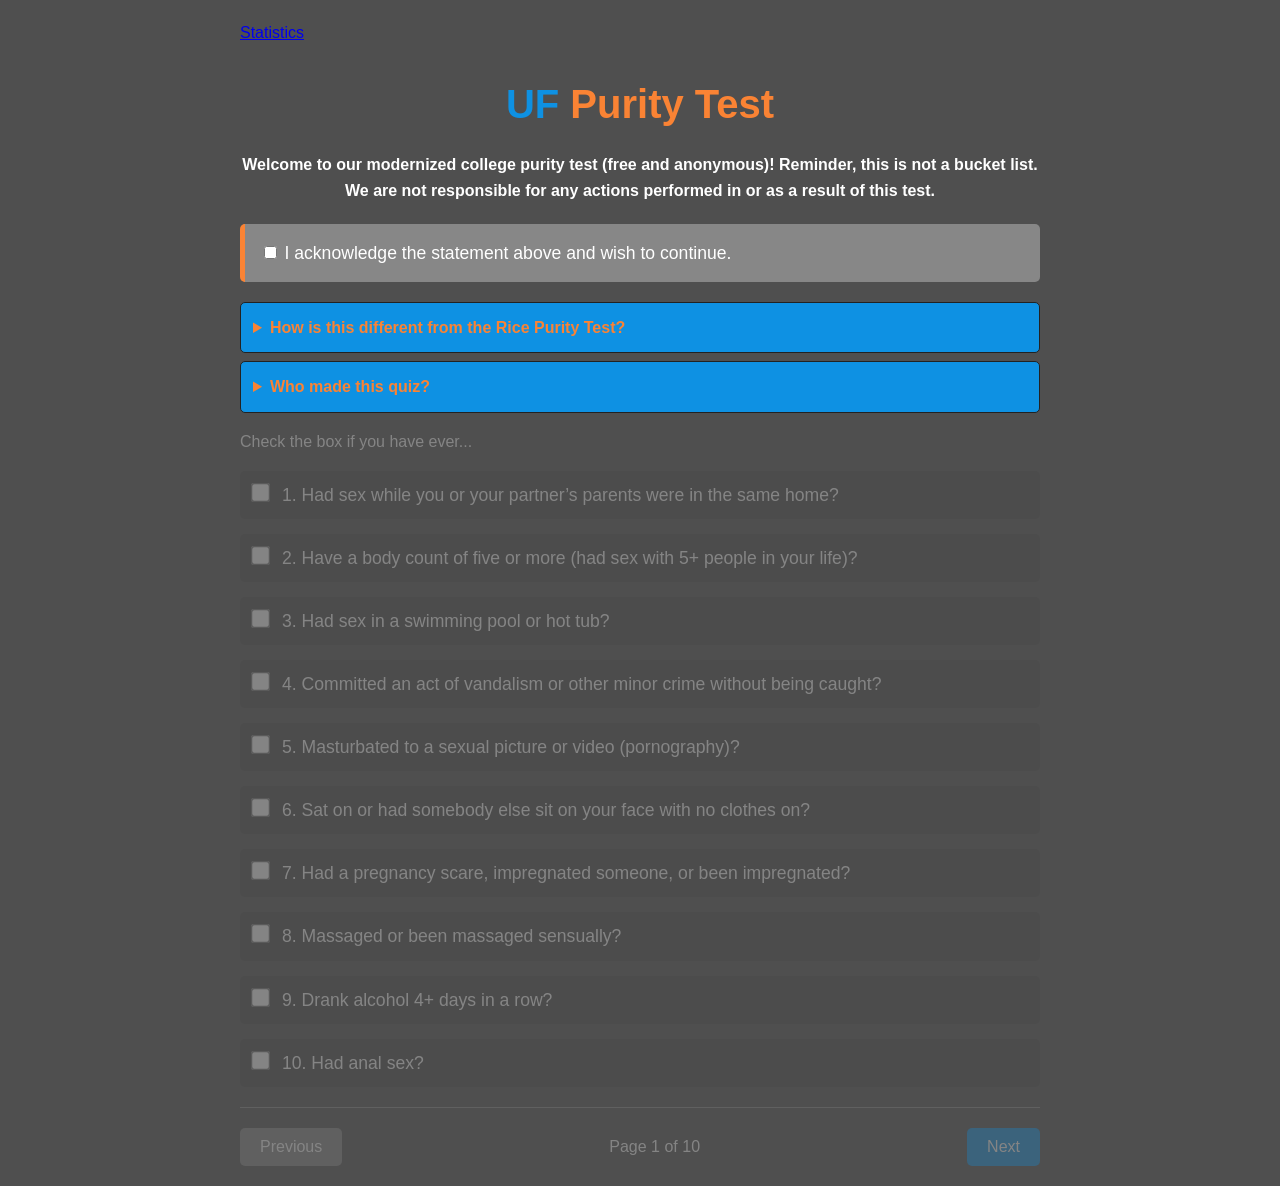
==== index.html @ e1cc59a8 "Enhance user interface with disclaimer and demographics Added disclaimer container and demographics " ====
<!DOCTYPE html>
<html lang="en">
<head>
    <meta charset="UTF-8">
    <meta name="viewport" content="width=device-width, initial-scale=1.0">
    <title>UF Purity Test</title>
    <link rel="stylesheet" href="style.css">
</head>
<body>
    <div class="container">
        <div class="top-nav">
            <a href="statistics.html" class="stats-btn">Statistics</a>
        </div>

        <header>
            <h1><span class="uf-blue">UF</span> <span class="uf-orange">Purity Test</span></h1>
            <p class="intro">Welcome to our modernized college purity test (free and anonymous)! Reminder, this is not a bucket list. We are not responsible for any actions performed in or as a result of this test.</p>
            
            <div class="disclaimer-box" id="disclaimer-container">
                <input type="checkbox" id="disclaimer-checkbox">
                <label for="disclaimer-checkbox">I acknowledge the statement above and wish to continue.</label>
            </div>

            <details>
                <summary>How is this different from the Rice Purity Test?</summary>
                <p>Great question! The UF Purity Test has many of the same questions as the original Rice Purity Test, except we “modernized” and switched up the questions to make them more applicable to today’s students. In addition, we added weights to the questions based on the severity of the act, to make certain acts lower your score more than others. The new UF Purity Test still has 100 questions, with 100 being the highest score (most pure) and 0 being the lowest (least pure).</p>
            </details>
            
            <details>
                <summary>Who made this quiz?</summary>
                <p>Two very horny CS students at UF made this quiz :)</p>
            </details>
        </header>

        <main id="quiz-section" class="disabled">
            <p class="instructions">Check the box if you have ever...</p>
            <div id="questions-container"></div>
            
            <div class="pagination">
                <button id="prev-btn" disabled>Previous</button>
                <span id="page-info">Page 1</span>
                <button id="next-btn">Next</button>
                <button id="submit-btn" class="hidden">Calculate Score</button>
            </div>
        </main>

        <div id="results-section" class="hidden">
            <h2>Your UF Purity Score</h2>
            <div id="score-display">100</div>
            <button onclick="location.reload()">Retake Test</button>

            <div id="demographics-section">
                <hr>
                <h3>Add to our analytics! (Optional)</h3>
                <p>Submit your score anonymously to help us track campus trends.</p>
                
                <div class="form-group">
                    <label for="yob">Birth Year:</label>
                    <input type="number" id="yob" placeholder="e.g., 2003" min="1980" max="2010">
                </div>
                
                <div class="form-group">
                    <label for="major">Major:</label>
                    <input type="text" id="major" placeholder="e.g., Computer Science">
                </div>

                <button id="submit-data-btn">Submit Anonymous Data</button>
                <p id="thank-you-msg" class="hidden uf-orange">Data sent! Thanks for contributing.</p>
            </div>
        </div>
    </div>
    <script src="script.js"></script>
</body>
</html>
---- style.css ----
:root {
    --uf-orange: #fa8334;
    --uf-blue: #0e91e3;
    --bg-color: #4f4f4f;
    --text-color: #FFFFFF;
    --gray: #878787;
}

body {
    background-color: var(--bg-color);
    color: var(--text-color);
    font-family: Arial, sans-serif;
    line-height: 1.6;
    margin: 0;
    padding: 20px;
}

.container {
    max-width: 800px;
    margin: 0 auto;
}

h1 {
    font-size: 2.5rem;
    text-align: center;
    margin-bottom: 10px;
}

.uf-blue { color: var(--uf-blue); }
.uf-orange { color: var(--uf-orange); }

.intro { text-align: center; font-weight: bold; }

.disclaimer-box {
    background-color: var(--gray);
    padding: 15px;
    border-radius: 5px;
    margin: 20px 0;
    border-left: 5px solid var(--uf-orange);
}

.disclaimer-box label {
    cursor: pointer;
    font-size: 1.1rem;
}

details {
    background-color: var(--uf-blue);
    padding: 12px;
    margin-bottom: 8px;
    border-radius: 5px;
    border: 1px solid #222;
}

summary {
    cursor: pointer;
    font-weight: bold;
    color: var(--uf-orange);
}

.disabled {
    opacity: 0.3;
    pointer-events: none;
}

.question-item {
    display: flex;
    align-items: flex-start;
    margin-bottom: 15px;
    padding: 10px;
    background: #474747;
    border-radius: 5px;
}

.question-item input {
    margin-top: 5px;
    margin-right: 15px;
    transform: scale(1.5);
    cursor: pointer;
}

.question-item label {
    cursor: pointer;
    font-size: 1.1rem;
}

.pagination {
    display: flex;
    justify-content: space-between;
    align-items: center;
    margin-top: 20px;
    padding-top: 20px;
    border-top: 1px solid var(--gray);
}

button {
    background-color: var(--uf-blue);
    color: white;
    border: none;
    padding: 10px 20px;
    font-size: 1rem;
    cursor: pointer;
    border-radius: 5px;
    transition: 0.2s;
}

button:hover { background-color: #0051a8; }
button:disabled { background-color: var(--gray); cursor: not-allowed; }
#submit-btn { background-color: var(--uf-orange); }
#submit-btn:hover { background-color: #cc6600; }

.hidden { display: none !important; }

#results-section {
    text-align: center;
    margin-top: 50px;
}

#score-display {
    font-size: 5rem;
    font-weight: bold;
    color: var(--uf-orange);
    margin: 20px 0;
}
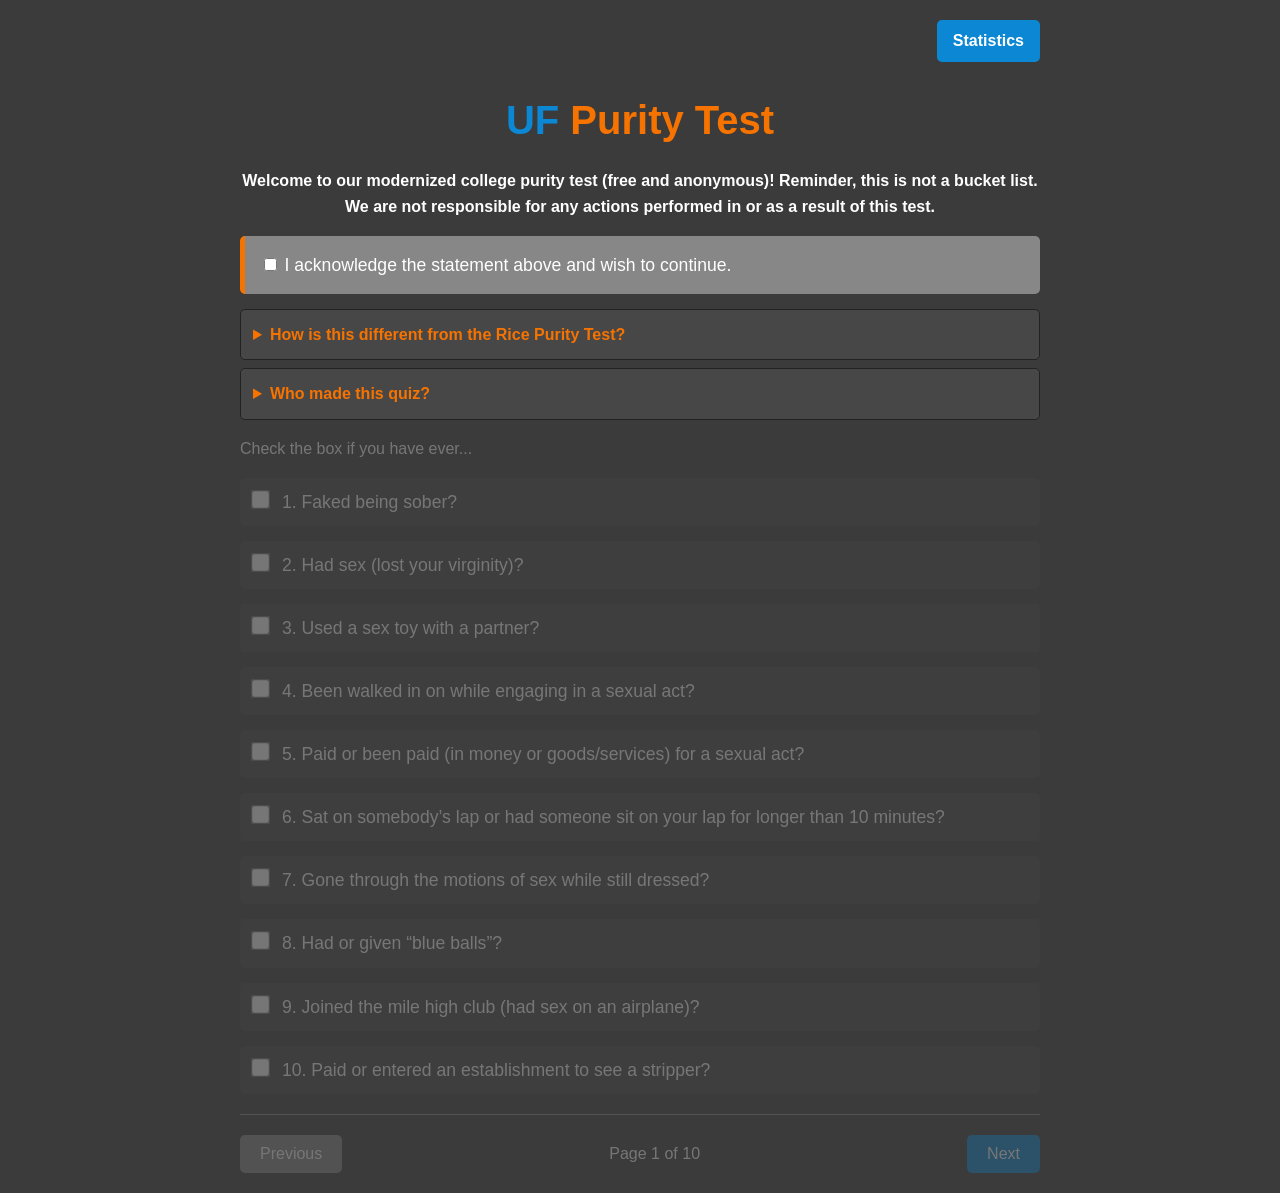
==== commit a8ac1061: "Update analytics section labels and messages" ====
--- a/index.html
+++ b/index.html
@@ -51,21 +51,21 @@
 
             <div id="demographics-section">
                 <hr>
-                <h3>Add to our analytics! (Optional)</h3>
+                <h3>Add to our analytics!</h3>
                 <p>Submit your score anonymously to help us track campus trends.</p>
                 
                 <div class="form-group">
-                    <label for="yob">Birth Year:</label>
+                    <label for="yob">Birth Year (Optional):</label>
                     <input type="number" id="yob" placeholder="e.g., 2003" min="1980" max="2010">
                 </div>
                 
                 <div class="form-group">
-                    <label for="major">Major:</label>
+                    <label for="major">Major (Optional):</label>
                     <input type="text" id="major" placeholder="e.g., Computer Science">
                 </div>
 
                 <button id="submit-data-btn">Submit Anonymous Data</button>
-                <p id="thank-you-msg" class="hidden uf-orange">Data sent! Thanks for contributing.</p>
+                <p id="thank-you-msg" class="hidden uf-orange">Score saved! Thanks for contributing.</p>
             </div>
         </div>
     </div>
--- a/style.css
+++ b/style.css
@@ -1,7 +1,7 @@
 :root {
-    --uf-orange: #fa8334;
-    --uf-blue: #0e91e3;
-    --bg-color: #4f4f4f;
+    --uf-orange: #f77300;
+    --uf-blue: #0b87d4;
+    --bg-color: #3b3b3b;
     --text-color: #FFFFFF;
     --gray: #878787;
 }
@@ -20,6 +20,27 @@
     margin: 0 auto;
 }
 
+/* Navigation Styles */
+.top-nav {
+    display: flex;
+    justify-content: flex-end;
+    margin-bottom: 20px;
+}
+
+.stats-btn {
+    background-color: var(--uf-blue);
+    color: white;
+    padding: 8px 16px;
+    text-decoration: none;
+    border-radius: 5px;
+    font-weight: bold;
+    transition: 0.2s;
+}
+
+.stats-btn:hover {
+    background-color: #0051a8;
+}
+
 h1 {
     font-size: 2.5rem;
     text-align: center;
@@ -35,7 +56,7 @@
     background-color: var(--gray);
     padding: 15px;
     border-radius: 5px;
-    margin: 20px 0;
+    margin: 15px 0;
     border-left: 5px solid var(--uf-orange);
 }
 
@@ -45,7 +66,7 @@
 }
 
 details {
-    background-color: var(--uf-blue);
+    background-color: #474747;
     padding: 12px;
     margin-bottom: 8px;
     border-radius: 5px;
@@ -122,3 +143,105 @@
     color: var(--uf-orange);
     margin: 20px 0;
 }
+
+/* Demographics Form Styles */
+#demographics-section {
+    margin-top: 40px;
+    padding: 20px;
+    background: #333;
+    border-radius: 5px;
+    border: 1px solid #222;
+}
+
+#demographics-section hr {
+    border-color: var(--gray);
+    margin-bottom: 20px;
+}
+
+.form-group {
+    margin-bottom: 15px;
+    text-align: left;
+    max-width: 300px;
+    margin-left: auto;
+    margin-right: auto;
+}
+
+.form-group label {
+    display: block;
+    margin-bottom: 5px;
+    color: var(--uf-blue);
+    font-weight: bold;
+    text-shadow: 1px 1px 2px #000;
+}
+
+.form-group input {
+    width: 100%;
+    padding: 8px;
+    border-radius: 4px;
+    border: 1px solid var(--gray);
+    background: #444;
+    color: white;
+    box-sizing: border-box;
+}
+
+#submit-data-btn {
+    margin-top: 10px;
+    background-color: var(--gray);
+}
+
+#submit-data-btn:hover {
+    background-color: #666;
+}
+
+/* Dashboard Styles */
+.dashboard {
+    display: grid;
+    grid-template-columns: repeat(auto-fit, minmax(200px, 1fr));
+    gap: 20px;
+    margin-top: 20px;
+}
+
+.stat-card {
+    background-color: #333;
+    padding: 20px;
+    border-radius: 8px;
+    text-align: center;
+    border-top: 4px solid var(--uf-orange);
+    box-shadow: 0 4px 6px rgba(0,0,0,0.3);
+}
+
+.stat-card h3 {
+    margin: 0;
+    font-size: 1rem;
+    color: var(--gray);
+    text-transform: uppercase;
+    letter-spacing: 1px;
+}
+
+.stat-value {
+    font-size: 3rem;
+    font-weight: bold;
+    color: var(--uf-blue);
+    margin: 10px 0;
+}
+
+.stat-meta {
+    font-size: 0.9rem;
+    color: #ccc;
+    font-style: italic;
+}
+
+.chart-container {
+    background-color: #333;
+    padding: 20px;
+    border-radius: 8px;
+    margin-top: 30px;
+    border-top: 4px solid var(--uf-blue);
+}
+
+#loading-msg {
+    text-align: center;
+    font-size: 1.2rem;
+    color: var(--uf-orange);
+    margin-top: 50px;
+}
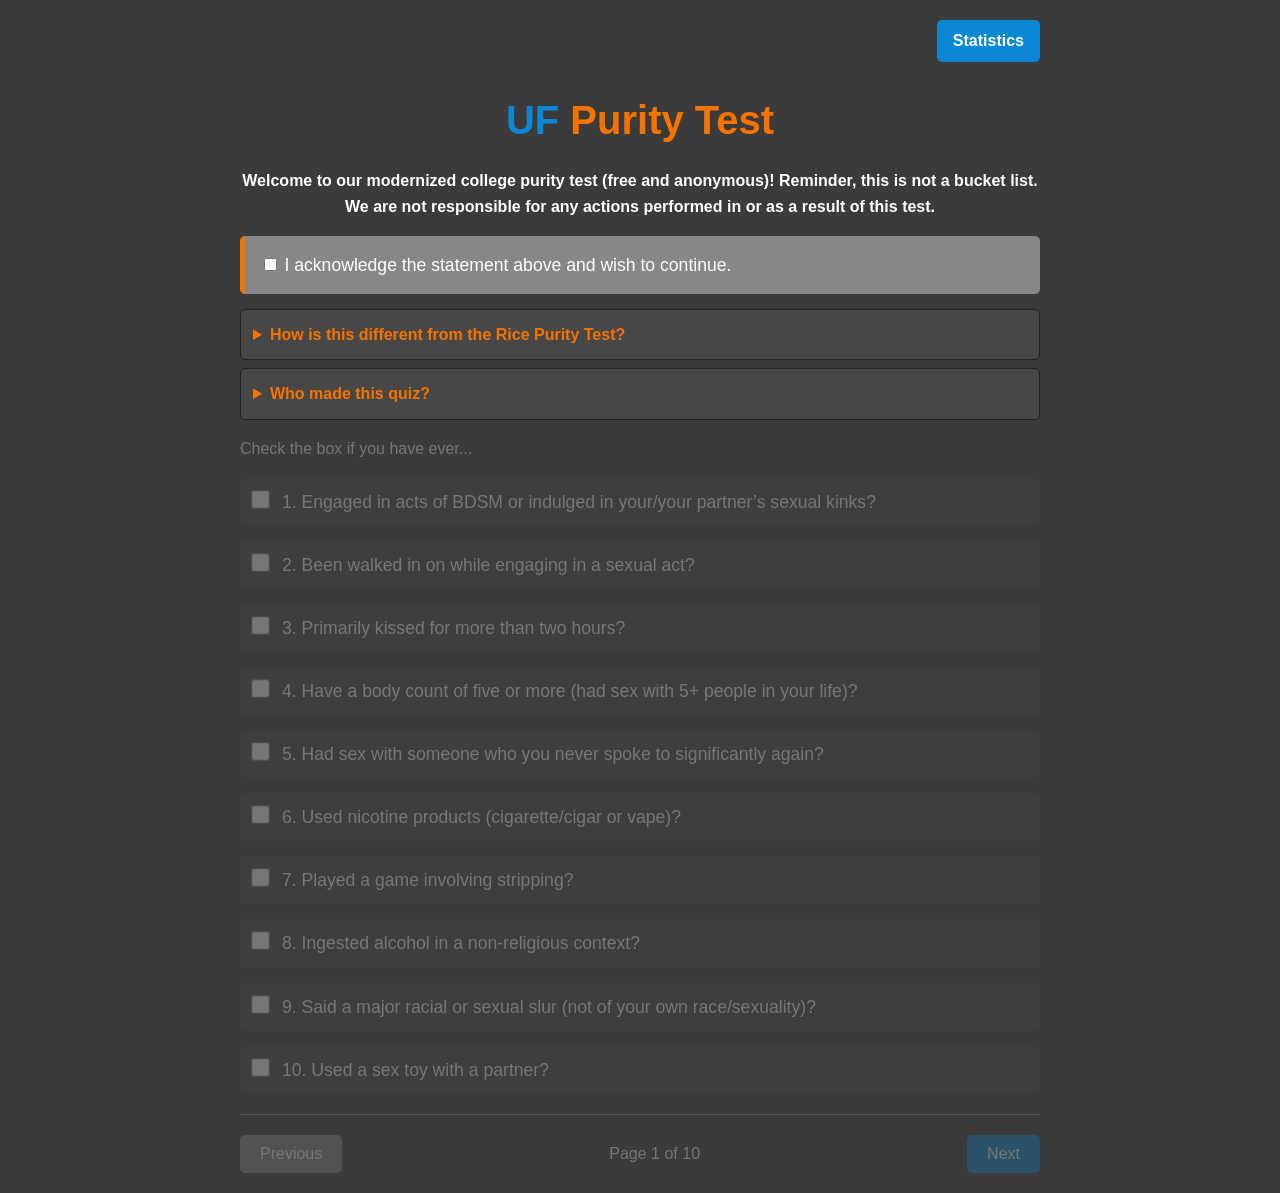
==== commit 2609e3cb: "Fix spacing in summary elements" ====
--- a/index.html
+++ b/index.html
@@ -22,12 +22,12 @@
             </div>
 
             <details>
-                <summary>How is this different from the Rice Purity Test?</summary>
+                <summary> How is this different from the Rice Purity Test?</summary>
                 <p>Great question! The UF Purity Test has many of the same questions as the original Rice Purity Test, except we “modernized” and switched up the questions to make them more applicable to today’s students. In addition, we added weights to the questions based on the severity of the act, to make certain acts lower your score more than others. The new UF Purity Test still has 100 questions, with 100 being the highest score (most pure) and 0 being the lowest (least pure).</p>
             </details>
             
             <details>
-                <summary>Who made this quiz?</summary>
+                <summary> Who made this quiz?</summary>
                 <p>Two very horny CS students at UF made this quiz :)</p>
             </details>
         </header>
--- a/style.css
+++ b/style.css
@@ -71,6 +71,13 @@
     margin-bottom: 8px;
     border-radius: 5px;
     border: 1px solid #222;
+}
+
+details p {
+    margin-top: 10px;
+    margin-bottom: 0px;
+    margin-left: 18px;
+    line-height: 1.5;
 }
 
 summary {
@@ -125,7 +132,7 @@
     transition: 0.2s;
 }
 
-button:hover { background-color: #0051a8; }
+button:hover { background-color: #0055de; }
 button:disabled { background-color: var(--gray); cursor: not-allowed; }
 #submit-btn { background-color: var(--uf-orange); }
 #submit-btn:hover { background-color: #cc6600; }
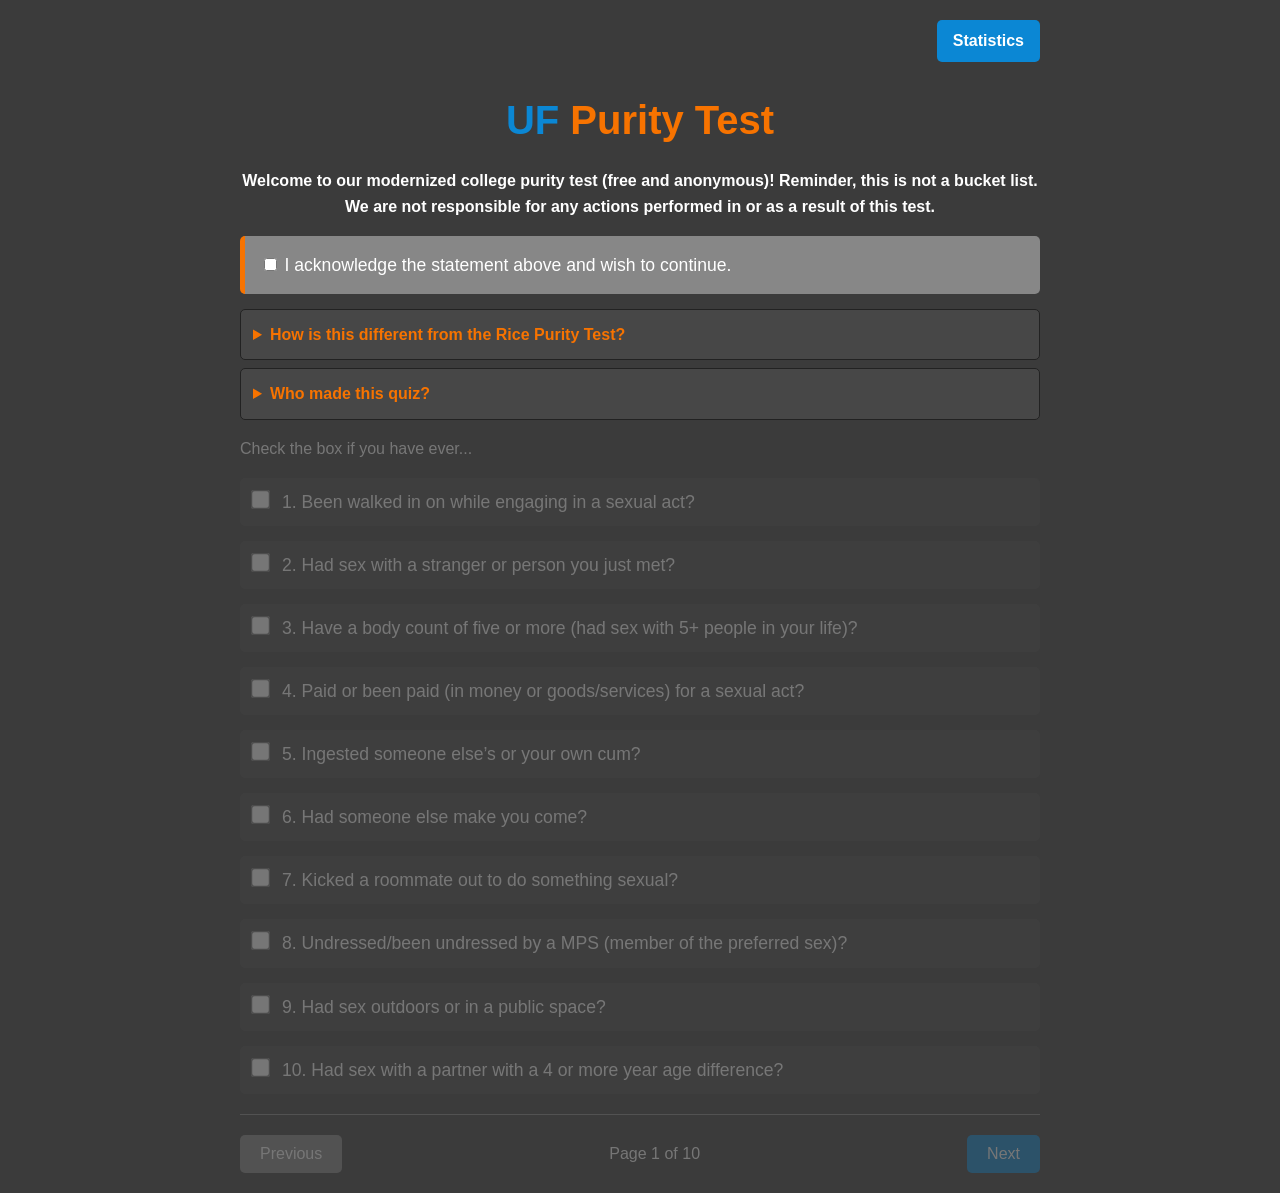
==== commit 5dc318ef: "Update birth year input range in index.html" ====
--- a/index.html
+++ b/index.html
@@ -56,7 +56,7 @@
                 
                 <div class="form-group">
                     <label for="yob">Birth Year (Optional):</label>
-                    <input type="number" id="yob" placeholder="e.g., 2003" min="1980" max="2010">
+                    <input type="number" id="yob" placeholder="e.g., 2005" min="1950" max="2020">
                 </div>
                 
                 <div class="form-group">
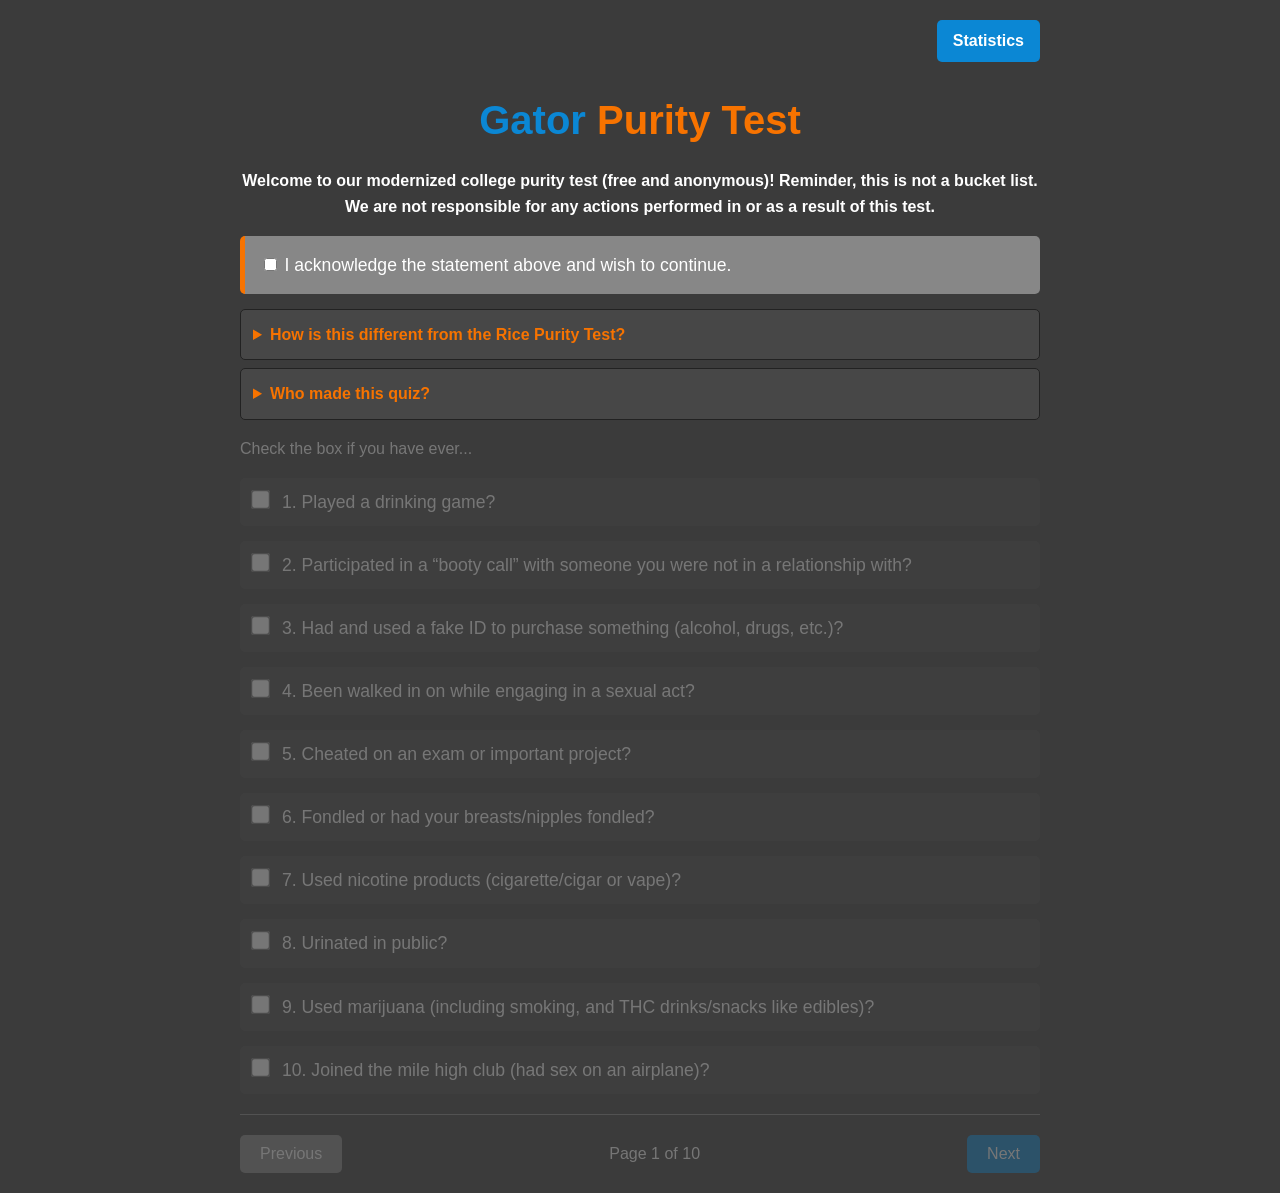
==== commit 1a5f06d1: "Rename UF Purity Test to Gator Purity Test" ====
--- a/index.html
+++ b/index.html
@@ -3,7 +3,7 @@
 <head>
     <meta charset="UTF-8">
     <meta name="viewport" content="width=device-width, initial-scale=1.0">
-    <title>UF Purity Test</title>
+    <title>Gator Purity Test</title>
     <link rel="stylesheet" href="style.css">
 </head>
 <body>
@@ -13,7 +13,7 @@
         </div>
 
         <header>
-            <h1><span class="uf-blue">UF</span> <span class="uf-orange">Purity Test</span></h1>
+            <h1><span class="uf-blue">Gator</span> <span class="uf-orange">Purity Test</span></h1>
             <p class="intro">Welcome to our modernized college purity test (free and anonymous)! Reminder, this is not a bucket list. We are not responsible for any actions performed in or as a result of this test.</p>
             
             <div class="disclaimer-box" id="disclaimer-container">
@@ -23,7 +23,7 @@
 
             <details>
                 <summary> How is this different from the Rice Purity Test?</summary>
-                <p>Great question! The UF Purity Test has many of the same questions as the original Rice Purity Test, except we “modernized” and switched up the questions to make them more applicable to today’s students. In addition, we added weights to the questions based on the severity of the act, to make certain acts lower your score more than others. The new UF Purity Test still has 100 questions, with 100 being the highest score (most pure) and 0 being the lowest (least pure).</p>
+                <p>Great question! The Gator Purity Test has many of the same questions as the original Rice Purity Test, except we “modernized” and switched up the questions to make them more applicable to today’s students. In addition, we added weights to the questions based on the severity of the act, to make certain acts lower your score more than others. The new Gator Purity Test still has 100 questions, with 100 being the highest score (most pure) and 0 being the lowest (least pure).</p>
             </details>
             
             <details>
@@ -45,7 +45,7 @@
         </main>
 
         <div id="results-section" class="hidden">
-            <h2>Your UF Purity Score</h2>
+            <h2>Your Gator Purity Score</h2>
             <div id="score-display">100</div>
             <button onclick="location.reload()">Retake Test</button>
 
--- a/style.css
+++ b/style.css
@@ -178,7 +178,6 @@
     margin-bottom: 5px;
     color: var(--uf-blue);
     font-weight: bold;
-    text-shadow: 1px 1px 2px #000;
 }
 
 .form-group input {
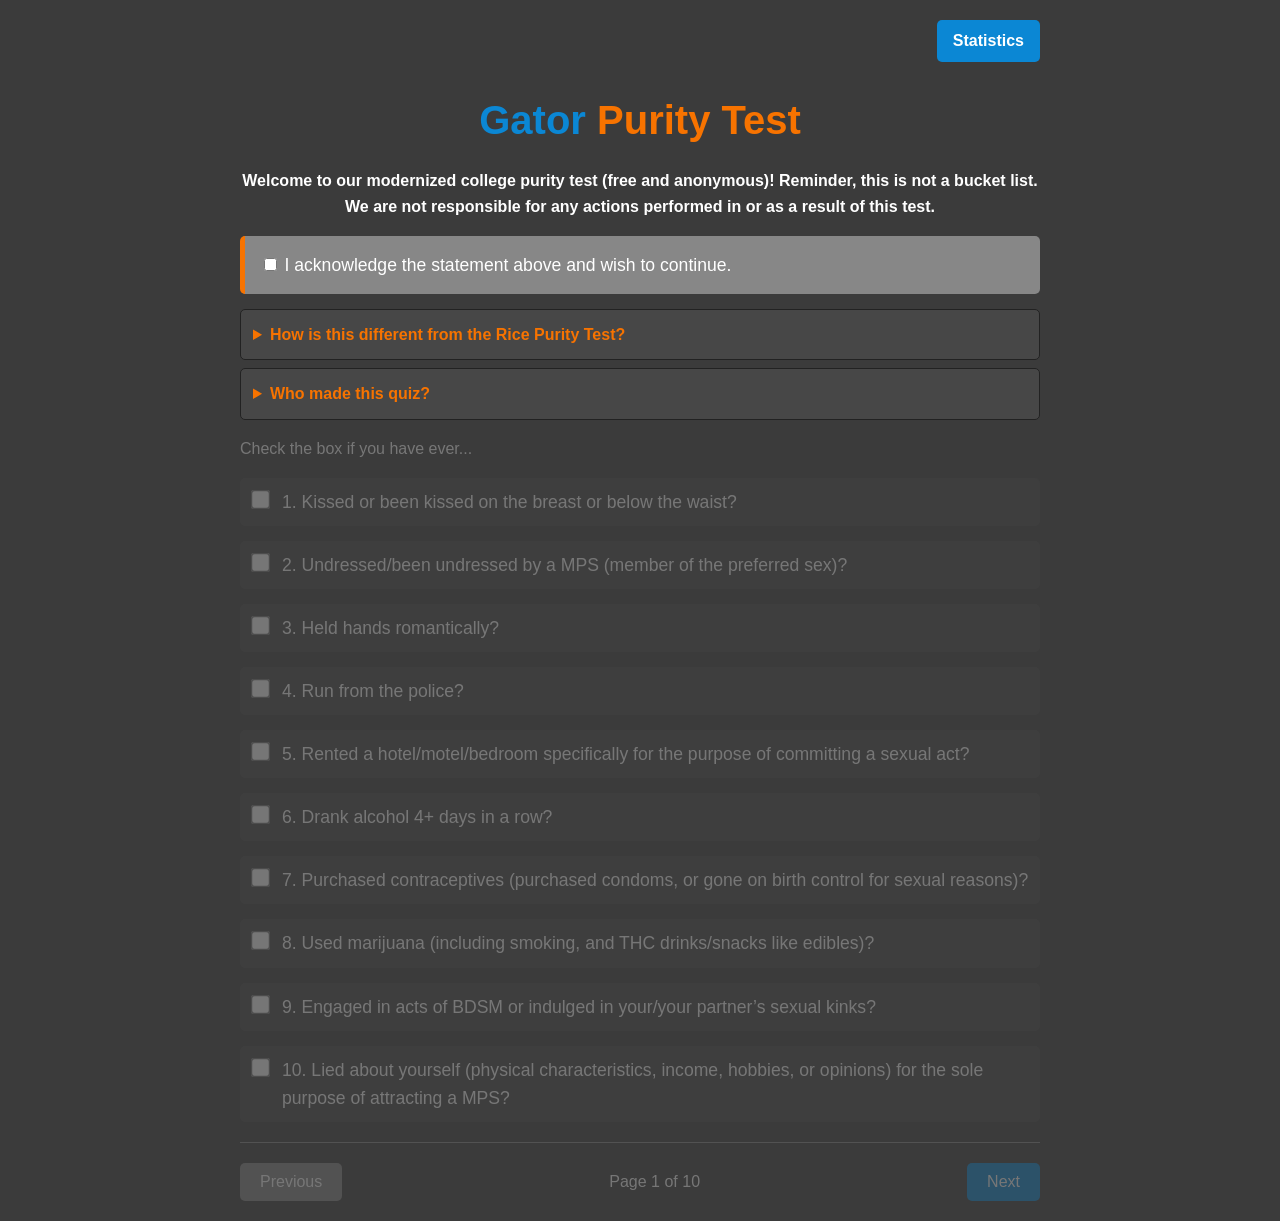
==== commit 1b074c5b: "Add favicon link to index.html" ====
--- a/index.html
+++ b/index.html
@@ -5,6 +5,7 @@
     <meta name="viewport" content="width=device-width, initial-scale=1.0">
     <title>Gator Purity Test</title>
     <link rel="stylesheet" href="style.css">
+    <link rel="icon" type="image/png" href="Gator-icon.png">
 </head>
 <body>
     <div class="container">
--- a/style.css
+++ b/style.css
@@ -75,8 +75,9 @@
 
 details p {
     margin-top: 10px;
-    margin-bottom: 0px;
-    margin-left: 18px;
+    margin-bottom: 10px;
+    margin-left: 15px;
+    margin-right: 15px;
     line-height: 1.5;
 }
 
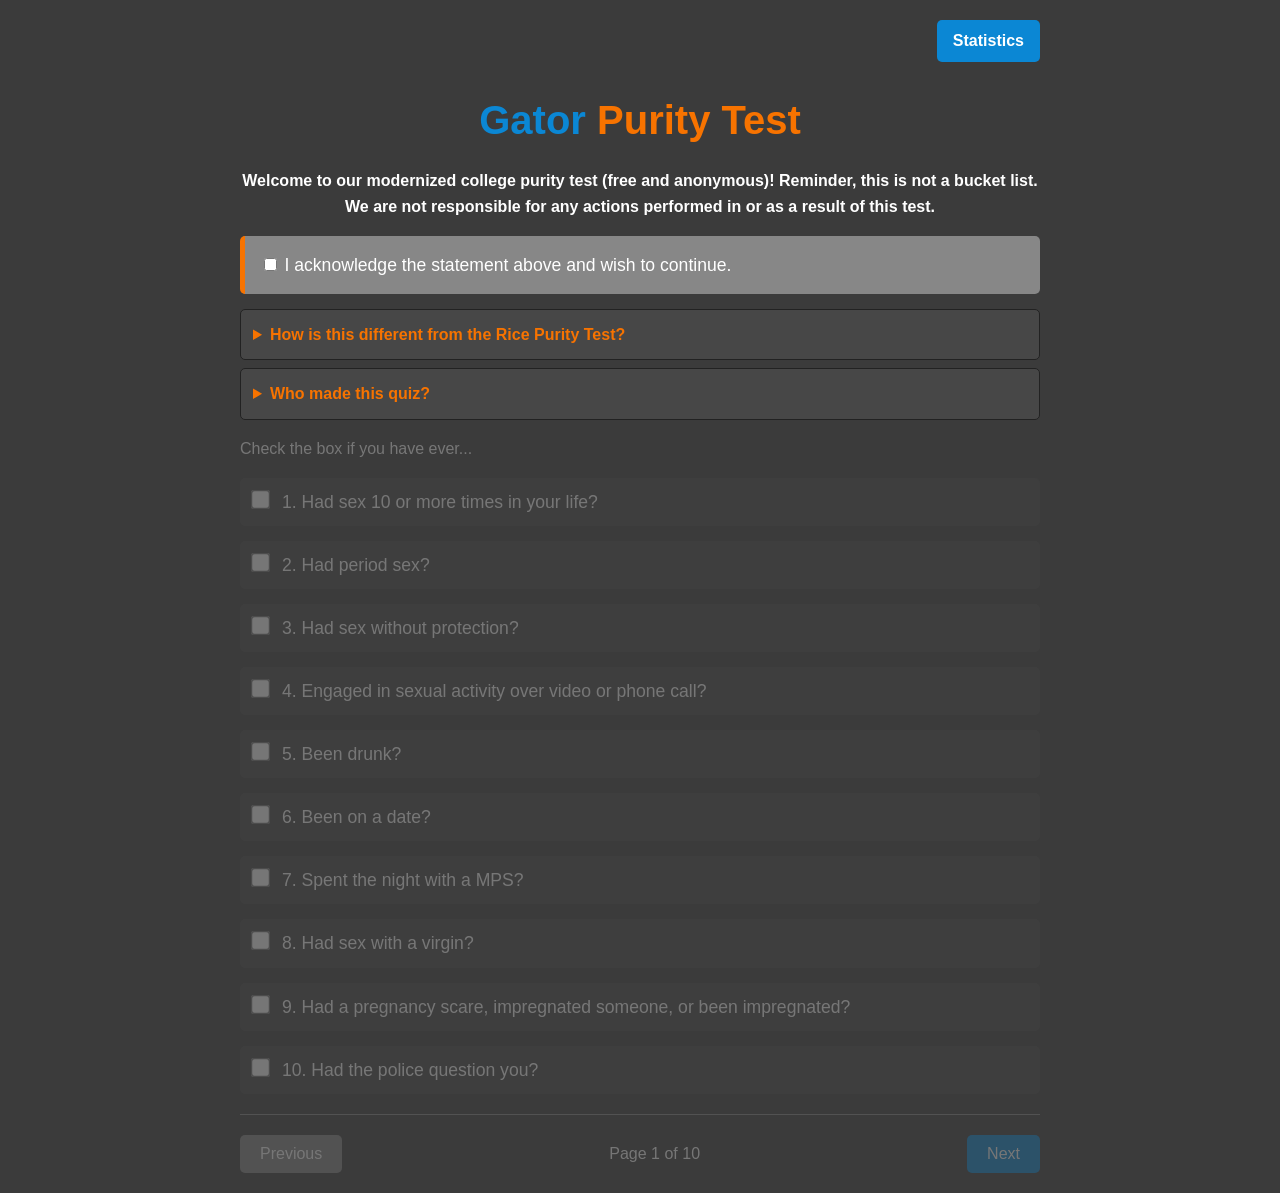
==== commit 8f5e9e43: "Correct wording in quiz authors section" ====
--- a/index.html
+++ b/index.html
@@ -29,7 +29,7 @@
             
             <details>
                 <summary> Who made this quiz?</summary>
-                <p>Two very horny CS students at UF made this quiz :)</p>
+                <p>Two horny Computer Science students at UF made this quiz :)</p>
             </details>
         </header>
 
--- a/style.css
+++ b/style.css
@@ -74,8 +74,8 @@
 }
 
 details p {
-    margin-top: 10px;
-    margin-bottom: 10px;
+    margin-top: 8px;
+    margin-bottom: 8px;
     margin-left: 15px;
     margin-right: 15px;
     line-height: 1.5;
@@ -251,4 +251,17 @@
     font-size: 1.2rem;
     color: var(--uf-orange);
     margin-top: 50px;
-}
+    animation: pulse-color 1.5s ease-in-out infinite;
+}
+
+@keyframes pulse-color {
+    0% { 
+        color: var(--uf-orange); 
+    }
+    50% { 
+        color: #b85816;
+    }
+    100% { 
+        color: var(--uf-orange); 
+    }
+}
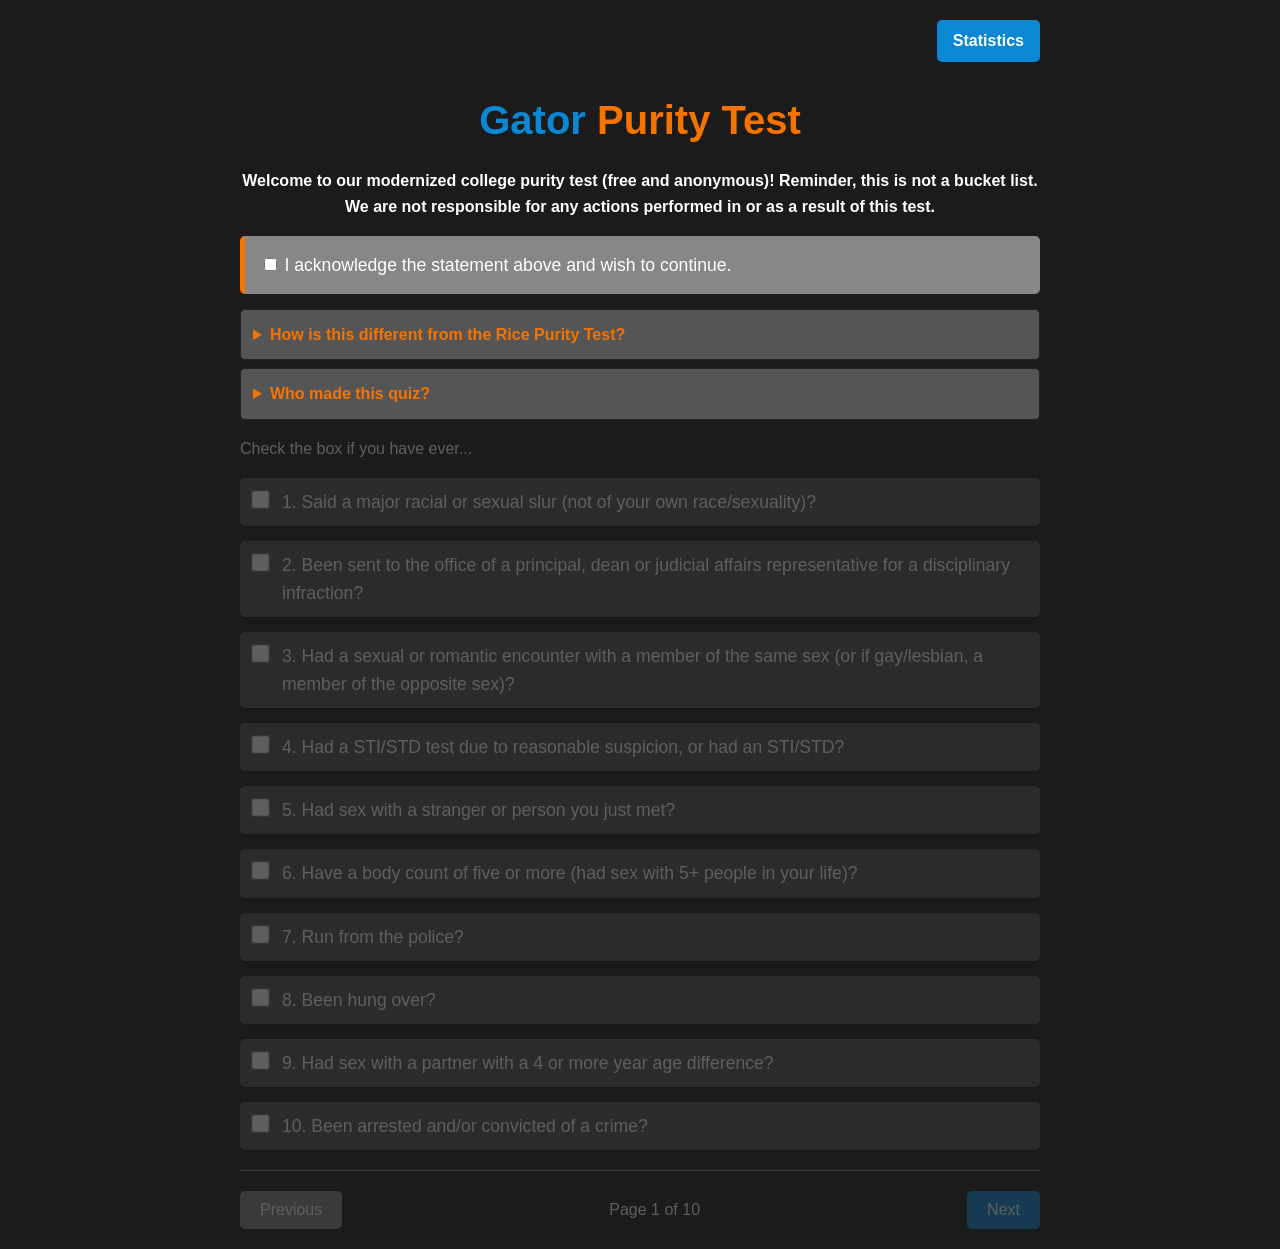
==== commit 2feed1d4: "adjust the scale factor for hover" ====
--- a/index.html
+++ b/index.html
@@ -72,4 +72,4 @@
     </div>
     <script src="script.js"></script>
 </body>
-</html>
+</html>
--- a/style.css
+++ b/style.css
@@ -1,7 +1,7 @@
 :root {
     --uf-orange: #f77300;
     --uf-blue: #0b87d4;
-    --bg-color: #3b3b3b;
+    --bg-color: #1b1b1b;
     --text-color: #FFFFFF;
     --gray: #878787;
 }
@@ -66,7 +66,7 @@
 }
 
 details {
-    background-color: #474747;
+    background-color: #555;
     padding: 12px;
     margin-bottom: 8px;
     border-radius: 5px;
@@ -97,8 +97,20 @@
     align-items: flex-start;
     margin-bottom: 15px;
     padding: 10px;
-    background: #474747;
-    border-radius: 5px;
+    background: #555;
+    border-radius: 5px;
+    box-shadow: 0 2px 6px rgba(0, 0, 0, 0.4);
+    transform: translateZ(0);                    /* CHANGE THIS */
+    transition: transform 0.3s ease;
+}
+
+.question-item:hover {
+    transform: translateZ(0) scale(1.015);       /* CHANGE THIS */
+    box-shadow: 0 6px 14px rgba(0, 0, 0, 0.6);
+}
+
+.question-item:active {
+    transform: translateZ(0) scale(0.98) translateY(2px);  /* CHANGE THIS */
 }
 
 .question-item input {
@@ -264,4 +276,4 @@
     100% { 
         color: var(--uf-orange); 
     }
-}
+}
